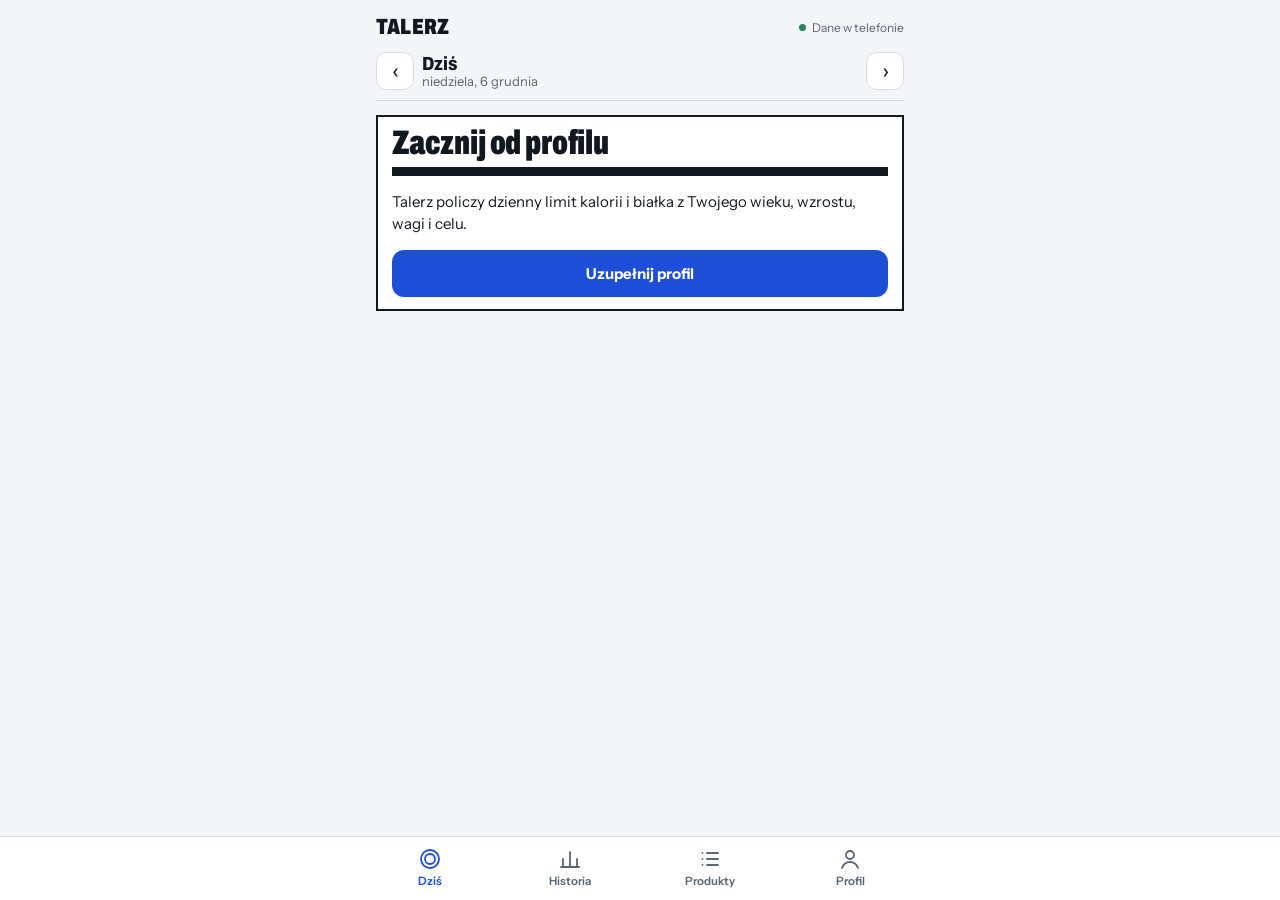
==== index.html @ 7f04d364 "Talerz: pierwsza wersja aplikacji Co-Authored-By: Claude Opus 5.5 <noreply@anthropic.com> Claude-Ses" ====
<!doctype html>
<html lang="pl">
<head>
<meta charset="utf-8">
<meta name="viewport" content="width=device-width, initial-scale=1, viewport-fit=cover">
<title>Talerz</title>
<meta name="description" content="Licznik kalorii: posiłki z makro, zestawy, kroki, treningi, waga i historia.">
<meta name="theme-color" content="#F3F5F8" media="(prefers-color-scheme: light)">
<meta name="theme-color" content="#0E1115" media="(prefers-color-scheme: dark)">
<link rel="manifest" href="manifest.webmanifest">
<link rel="icon" href="icons/icon-192.png" type="image/png">
<link rel="apple-touch-icon" href="icons/icon-192.png">
<link rel="preconnect" href="https://fonts.googleapis.com">
<link rel="preconnect" href="https://fonts.gstatic.com" crossorigin>
<link rel="stylesheet" href="https://fonts.googleapis.com/css2?family=Archivo:wdth,wght@62..125,500..900&family=Instrument+Sans:wght@400..700&display=swap">
<link rel="stylesheet" href="style.css">
</head>
<body>
<div class="app">
  <header class="top">
    <div class="brand-row">
      <span class="brand">Talerz</span>
      <span id="sync" class="sync" data-state="loading" aria-live="polite">Wczytuję…</span>
    </div>
    <div id="datebar" class="datebar">
      <button type="button" class="icon-btn" data-act="day-prev" aria-label="Poprzedni dzień">‹</button>
      <div class="date-label"><span id="date-rel" class="date-rel"></span><span id="date-full" class="date-full"></span></div>
      <button type="button" id="go-today" class="chip" data-act="day-today" hidden>Dziś</button>
      <button type="button" class="icon-btn" data-act="day-next" aria-label="Następny dzień">›</button>
    </div>
  </header>
  <main id="view-today" class="view"><div class="empty"><p>Wczytuję Twój dziennik…</p></div></main>
  <main id="view-history" class="view" hidden></main>
  <main id="view-library" class="view" hidden></main>
  <main id="view-profile" class="view" hidden></main>
</div>

<nav class="tabs" aria-label="Sekcje">
  <div class="tabs-in">
    <button type="button" class="tab" data-act="tab" data-tab="today" aria-current="page"><svg viewBox="0 0 24 24" aria-hidden="true"><circle cx="12" cy="12" r="9"/><circle cx="12" cy="12" r="5"/></svg>Dziś</button>
    <button type="button" class="tab" data-act="tab" data-tab="history"><svg viewBox="0 0 24 24" aria-hidden="true"><path d="M5 20V12M12 20V5M19 20v-8M3 20h18"/></svg>Historia</button>
    <button type="button" class="tab" data-act="tab" data-tab="library"><svg viewBox="0 0 24 24" aria-hidden="true"><path d="M9 6h11M9 12h11M9 18h11M4.5 6h.01M4.5 12h.01M4.5 18h.01"/></svg>Produkty</button>
    <button type="button" class="tab" data-act="tab" data-tab="profile"><svg viewBox="0 0 24 24" aria-hidden="true"><circle cx="12" cy="8" r="4"/><path d="M4 21c1.5-4 4.5-6 8-6s6.5 2 8 6"/></svg>Profil</button>
  </div>
</nav>

<div id="sheet" class="sheet-wrap" hidden>
  <div class="scrim" data-act="sheet-close"></div>
  <div class="sheet" role="dialog" aria-modal="true" aria-labelledby="sheet-title">
    <div class="sheet-grip" aria-hidden="true"></div>
    <div class="sheet-head"><h2 id="sheet-title"></h2><button type="button" class="icon-btn" data-act="sheet-close" aria-label="Zamknij">×</button></div>
    <div id="sheet-body"></div>
  </div>
</div>

<div id="toast" class="toast" role="status" hidden><span id="toast-msg"></span><button type="button" id="toast-undo" class="toast-btn" hidden>Cofnij</button></div>

<script src="app.js"></script>
</body>
</html>
---- style.css ----
/* Layout: one narrow phone column; the day summary is set like a nutrition-facts panel with heavy ink rules, everything else stays quiet. */
:root{
  --bg:#F3F5F8;
  --surface:#FFFFFF;
  --field:#FFFFFF;
  --ink:#121820;
  --muted:#5A6573;
  --line:#D6DCE4;
  --track:#E4E8EE;
  --accent:#1D4ED8;
  --accent-ink:#FFFFFF;
  --accent-soft:#E2E9FB;
  --prot:#CF3F36;
  --fat:#C08309;
  --carb:#21826C;
  --good:#23855A;
  --warn:#B06A00;
  --over:#C8322B;
  --scrim:rgba(14,20,30,.42);
  --shadow:0 -12px 32px rgba(14,20,30,.16);
  --f-display:"Archivo","Arial Narrow","Helvetica Neue",Arial,sans-serif;
  --f-body:"Instrument Sans",system-ui,-apple-system,"Segoe UI",Roboto,sans-serif;
}
@media (prefers-color-scheme: dark){
  :root:not([data-theme="light"]){
    --bg:#0E1115; --surface:#161A20; --field:#1B2027; --ink:#E8ECF1; --muted:#9AA4B1; --line:#2A313B; --track:#262C35;
    --accent:#7B9CFF; --accent-ink:#0A1024; --accent-soft:#1A2444;
    --prot:#F2675D; --fat:#EBB23F; --carb:#4CC3A5; --good:#4FC48A; --warn:#E9A53D; --over:#F2635A;
    --scrim:rgba(0,0,0,.62); --shadow:0 -12px 32px rgba(0,0,0,.5);
    color-scheme:dark;
  }
}
:root[data-theme="dark"]{
  --bg:#0E1115; --surface:#161A20; --field:#1B2027; --ink:#E8ECF1; --muted:#9AA4B1; --line:#2A313B; --track:#262C35;
  --accent:#7B9CFF; --accent-ink:#0A1024; --accent-soft:#1A2444;
  --prot:#F2675D; --fat:#EBB23F; --carb:#4CC3A5; --good:#4FC48A; --warn:#E9A53D; --over:#F2635A;
  --scrim:rgba(0,0,0,.62); --shadow:0 -12px 32px rgba(0,0,0,.5);
  color-scheme:dark;
}
/* base reset */
html{-webkit-text-size-adjust:100%}
body{margin:0}
img{max-width:100%}
[hidden]{display:none!important}
*{box-sizing:border-box}
html,body{background:var(--bg);color:var(--ink)}
html.locked{overflow:hidden}
body{font-family:var(--f-body);font-size:15px;line-height:1.45;-webkit-font-smoothing:antialiased;-webkit-tap-highlight-color:transparent}
body::before{content:"";position:fixed;inset:0 0 auto;height:env(safe-area-inset-top,0px);z-index:30;background:var(--bg)}
button{font:inherit;color:inherit;cursor:pointer}
:focus-visible{outline:2px solid var(--accent);outline-offset:2px}
.sr{position:absolute;width:1px;height:1px;overflow:hidden;clip:rect(0 0 0 0);white-space:nowrap}

.app{max-width:560px;margin:0 auto;padding-left:max(16px,env(safe-area-inset-left,0px));padding-right:max(16px,env(safe-area-inset-right,0px));padding-block:0 calc(104px + env(safe-area-inset-bottom,0px))}

/* header */
.top{position:sticky;top:env(safe-area-inset-top,0px);z-index:20;background:var(--bg);padding-block:12px 10px;display:grid;gap:8px;border-bottom:1px solid var(--line);margin-bottom:14px}
.brand-row{display:flex;align-items:center;justify-content:space-between;gap:12px}
.brand{font-family:var(--f-display);font-weight:900;font-stretch:72%;font-size:22px;letter-spacing:.01em;text-transform:uppercase}
.sync{font-size:12px;color:var(--muted);display:flex;align-items:center;gap:6px}
.sync::before{content:"";width:7px;height:7px;border-radius:50%;background:var(--good)}
.sync[data-state="busy"]::before{background:var(--warn)}
.sync[data-state="local"]::before{background:var(--muted)}
.sync[data-state="loading"]::before{background:var(--line)}
.datebar{display:flex;align-items:center;gap:8px}
.date-label{flex:1;min-width:0;display:grid;line-height:1.15}
.date-rel{font-family:var(--f-display);font-weight:800;font-stretch:85%;font-size:19px;text-transform:capitalize}
.date-full{font-size:13px;color:var(--muted)}
.icon-btn{width:38px;height:38px;border-radius:10px;border:1px solid var(--line);background:var(--surface);font-size:22px;line-height:1;display:grid;place-items:center;flex:none}

/* nutrition-label summary */
.label{background:var(--surface);border:2px solid var(--ink);padding:10px 14px 12px}
.label-head{display:flex;align-items:flex-end;justify-content:space-between;gap:10px}
.label h2{font-family:var(--f-display);font-weight:900;font-stretch:68%;font-size:34px;line-height:.95;margin:0;letter-spacing:-.005em;text-wrap:balance}
.label-tag{font-size:11px;text-transform:uppercase;letter-spacing:.08em;color:var(--muted);font-weight:600;padding-bottom:3px}
.rule{border:0;border-top:1px solid var(--ink);margin:8px 0}
.rule.thick{border-top-width:9px}
.rule.mid{border-top-width:4px}
.big{display:flex;align-items:baseline;gap:10px;flex-wrap:wrap}
.big-num{font-family:var(--f-display);font-weight:900;font-stretch:66%;font-size:clamp(60px,19vw,84px);line-height:.9;font-variant-numeric:tabular-nums;letter-spacing:-.01em}
.big-num.over,.over-t{color:var(--over)}
.big-cap{font-weight:600;font-size:15px}
.stat3{display:grid;grid-template-columns:repeat(3,minmax(0,1fr));margin-top:10px;border-top:1px solid var(--ink)}
.stat3>div{display:grid;padding:6px 0 2px;gap:0}
.stat3>div+div{border-left:1px solid var(--line);padding-left:10px}
.stat3 b{font-family:var(--f-display);font-weight:800;font-stretch:80%;font-size:20px;font-variant-numeric:tabular-nums}
.stat3 span{font-size:11.5px;color:var(--muted);text-transform:uppercase;letter-spacing:.06em}
.meter{height:8px;background:var(--track);margin-top:8px;overflow:hidden}
.meter span{display:block;height:100%;background:var(--ink)}
.meter.over span{background:var(--over)}
.mrow{display:flex;justify-content:space-between;align-items:baseline;gap:10px;padding-top:7px;border-top:1px solid var(--ink)}
.mrow:first-of-type{border-top:0;padding-top:0}
.mname{font-weight:700;display:flex;align-items:center;gap:7px}
.sw{width:10px;height:10px;display:inline-block;background:currentColor}
.sw.prot,.mbar.prot{color:var(--prot)}
.sw.fat,.mbar.fat{color:var(--fat)}
.sw.carb,.mbar.carb{color:var(--carb)}
.mval{font-variant-numeric:tabular-nums;color:var(--muted)}
.mval b{color:var(--ink);font-weight:700}
.mbar{height:5px;background:var(--track);margin:4px 0 7px;overflow:hidden}
.mbar span{display:block;height:100%;background:currentColor}
.label-foot{margin:0;font-size:12.5px;color:var(--muted);font-variant-numeric:tabular-nums}

/* sections */
.eyebrow{font-size:11.5px;text-transform:uppercase;letter-spacing:.1em;color:var(--muted);font-weight:700;margin:24px 0 6px}
.h2{font-family:var(--f-display);font-weight:900;font-stretch:72%;font-size:30px;line-height:1;margin:0}
.h-head{display:flex;align-items:center;justify-content:space-between;gap:12px;margin-bottom:12px;flex-wrap:wrap}
.card{background:var(--surface);border:1px solid var(--line);border-radius:14px;padding:12px 14px}
.card-t{font-family:var(--f-display);font-weight:800;font-stretch:85%;font-size:17px;margin:0 0 8px}
.card p{margin:0 0 8px}
.card p:last-child{margin-bottom:0}
.muted{color:var(--muted)}
.small{font-size:13.5px}
.hint{font-size:12.5px;color:var(--muted);margin:8px 0 0}

.meal{border-top:1px solid var(--line);padding-block:8px}
.meal:last-child{border-bottom:1px solid var(--line)}
.meal-head{display:flex;align-items:center;gap:10px;min-height:40px}
.meal-head h3{font-family:var(--f-display);font-weight:800;font-stretch:85%;font-size:18px;margin:0;flex:1;min-width:0}
.meal-kcal{font-variant-numeric:tabular-nums;color:var(--muted);font-size:14px}
.add{width:36px;height:36px;border-radius:50%;border:1.5px solid var(--accent);color:var(--accent);background:transparent;font-size:22px;line-height:1;display:grid;place-items:center;flex:none;padding:0}
.add:active{background:var(--accent-soft)}
.entries{list-style:none;margin:2px 0 0;padding:0}
.entry{width:100%;display:grid;grid-template-columns:minmax(0,1fr) auto;gap:0 12px;text-align:left;background:none;border:0;border-bottom:1px dashed var(--line);padding:8px 0}
.entries li:last-child .entry{border-bottom:0}
.e-name{font-weight:600;overflow-wrap:anywhere}
.e-sub{grid-column:1;font-size:12.5px;color:var(--muted);font-variant-numeric:tabular-nums}
.e-kcal{grid-column:2;grid-row:1 / span 2;align-self:center;font-family:var(--f-display);font-weight:800;font-stretch:80%;font-size:18px;font-variant-numeric:tabular-nums}
.e-kcal.plus{color:var(--good)}
.link{background:none;border:0;padding:4px 0;color:var(--accent);font-size:13px;font-weight:600}

.inline-row{display:flex;align-items:center;gap:10px;flex-wrap:wrap}
.inline-row label{font-weight:700;min-width:52px}
.inline-row input{width:120px;flex:none}
.inline-row .kc{color:var(--muted);font-variant-numeric:tabular-nums;font-size:14px}
.move-total{display:flex;justify-content:space-between;align-items:baseline;margin-bottom:8px}
.move-total b{font-family:var(--f-display);font-weight:800;font-stretch:80%;font-size:20px;color:var(--good);font-variant-numeric:tabular-nums}

/* forms */
input,select,textarea{font:inherit;font-size:16px;padding:10px 12px;border:1.5px solid var(--line);border-radius:10px;background:var(--field);color:var(--ink);width:100%;min-width:0}
input:focus,select:focus,textarea:focus{border-color:var(--accent);outline:none;box-shadow:0 0 0 3px var(--accent-soft)}
textarea{resize:vertical}
.field{display:grid;gap:4px;min-width:0}
.field>label,.flabel{font-size:12.5px;color:var(--muted);font-weight:600}
.form{display:grid;gap:14px}
.grid2{display:grid;grid-template-columns:repeat(2,minmax(0,1fr));gap:10px}
.grid4{display:grid;grid-template-columns:repeat(4,minmax(0,1fr));gap:8px}
@media (max-width:380px){.grid4{grid-template-columns:repeat(2,minmax(0,1fr))}}
.check{display:flex;align-items:center;gap:10px;font-size:14.5px}
.check input{width:20px;height:20px;flex:none;accent-color:var(--accent)}
.err{color:var(--over);font-size:13.5px;margin:0}

.primary,.btn-line,.danger,.ghost{border-radius:12px;padding:12px 16px;font-weight:700;border:1.5px solid transparent}
.primary{background:var(--accent);color:var(--accent-ink)}
.primary:disabled{opacity:.55}
.btn-line{background:transparent;border-color:var(--accent);color:var(--accent);margin-top:8px}
.danger{background:transparent;border-color:var(--over);color:var(--over)}
.ghost{background:transparent;border-color:var(--line)}
.wide{width:100%}
.sm{padding:8px 12px;font-size:14px}
.btn-row{display:flex;gap:10px;flex-wrap:wrap}
.btn-row>*{flex:1}

.seg{display:flex;background:var(--track);border-radius:11px;padding:3px;gap:3px}
.seg button{flex:1;border:0;background:transparent;border-radius:8px;padding:8px 6px;font-size:13.5px;font-weight:600;color:var(--muted)}
.seg button[aria-pressed="true"],.seg button[aria-selected="true"]{background:var(--surface);color:var(--ink);box-shadow:0 1px 2px rgba(0,0,0,.12)}
.seg.sm button{padding:6px 10px;font-size:13px}
.chips{display:flex;flex-wrap:wrap;gap:6px}
.chip{border:1.5px solid var(--line);background:var(--surface);border-radius:999px;padding:6px 12px;font-size:13.5px;font-weight:600}
.chip[aria-pressed="true"]{border-color:var(--accent);background:var(--accent-soft);color:var(--accent)}

.rows{list-style:none;margin:0;padding:0;border-top:1px solid var(--line)}
.row{width:100%;display:grid;grid-template-columns:minmax(0,1fr) auto;gap:0 12px;text-align:left;background:none;border:0;border-bottom:1px solid var(--line);padding:10px 0}
.r-name{font-weight:600;overflow-wrap:anywhere}
.r-sub{grid-column:1;font-size:12.5px;color:var(--muted);overflow-wrap:anywhere;font-variant-numeric:tabular-nums}
.r-k{grid-column:2;grid-row:1 / span 2;align-self:center;font-variant-numeric:tabular-nums;font-weight:700}

.preview{display:grid;grid-template-columns:auto repeat(3,minmax(0,1fr));gap:4px 12px;align-items:baseline;border-top:2px solid var(--ink);border-bottom:1px solid var(--ink);padding:8px 0;font-variant-numeric:tabular-nums;font-size:14px}
.preview b{font-family:var(--f-display);font-weight:900;font-stretch:72%;font-size:28px;line-height:1}
.preview.one{grid-template-columns:1fr;gap:2px}
.preview.one small{color:var(--muted);font-size:12.5px}

/* history */
.stats{display:grid;grid-template-columns:repeat(2,minmax(0,1fr));gap:10px}
.stat{border-top:3px solid var(--ink);padding-top:6px;display:grid}
.stat-l{font-size:11.5px;text-transform:uppercase;letter-spacing:.06em;color:var(--muted);font-weight:600}
.stat b{font-family:var(--f-display);font-weight:900;font-stretch:70%;font-size:32px;line-height:1.05;font-variant-numeric:tabular-nums}
.stat b.good{color:var(--good)}
.stat b.over{color:var(--over)}
.stat-u{font-size:12.5px;color:var(--muted)}
.forecast{margin:14px 0;padding:10px 12px;background:var(--accent-soft);border-radius:10px;font-size:14.5px}
.chart-card{margin-top:12px}
.chart{width:100%;height:auto;display:block}
.chart .grid{stroke:var(--line);stroke-width:1}
.chart .ax{fill:var(--muted);font-size:9px;font-family:var(--f-body)}
.chart .b-ok{fill:var(--accent)}
.chart .b-over{fill:var(--over)}
.chart .tgt{stroke:var(--ink);stroke-width:2.2}
.chart .wl{fill:none;stroke:var(--accent);stroke-width:2.2;stroke-linejoin:round;stroke-linecap:round}
.chart .wp{fill:var(--surface);stroke:var(--accent);stroke-width:2}
.chart .wp.last{fill:var(--accent)}
.chart .wv{fill:var(--ink);font-size:10px;font-weight:700;font-family:var(--f-body)}
.chart .goal{stroke:var(--good);stroke-width:1.5;stroke-dasharray:4 3}
.chart .goal-t{fill:var(--good);font-size:9px;font-weight:700;font-family:var(--f-body)}
.legend{display:flex;flex-wrap:wrap;gap:4px 14px;font-size:12px;color:var(--muted);margin-top:6px}
.legend i{display:inline-block;width:10px;height:10px;margin-right:5px;vertical-align:-1px}
.lg-bar{background:var(--accent)}
.lg-over{background:var(--over)}
.lg-tgt{height:3px!important;background:var(--ink);vertical-align:3px!important}
.days{list-style:none;margin:0;padding:0;border-top:1px solid var(--line)}
.day-row{width:100%;display:grid;grid-template-columns:72px minmax(0,1fr) auto;gap:10px;align-items:center;text-align:left;background:none;border:0;border-bottom:1px solid var(--line);padding:10px 0}
.dr-date{font-weight:700;font-variant-numeric:tabular-nums}
.dr-k{font-variant-numeric:tabular-nums;color:var(--muted);font-size:14px}
.pill{font-size:12px;font-weight:700;padding:3px 9px;border-radius:999px;border:1.5px solid currentColor;white-space:nowrap}
.pill.ok{color:var(--good)}
.pill.warn{color:var(--warn)}
.pill.over{color:var(--over)}
.pill.none{color:var(--muted);border-style:dashed}

/* profile */
.sum{border:2px solid var(--ink);padding:8px 12px;background:var(--surface)}
.sum dl{margin:0;display:grid;grid-template-columns:minmax(0,1fr) auto;gap:0}
.sum dt,.sum dd{margin:0;padding:6px 0;border-top:1px solid var(--line);font-variant-numeric:tabular-nums}
.sum dt:first-of-type,.sum dd:first-of-type{border-top:0}
.sum dd{font-weight:700;text-align:right}
.sum .key{font-weight:800}
.stack{display:grid;gap:12px;margin-top:16px}

/* tabs */
.tabs{position:fixed;left:0;right:0;bottom:0;z-index:25;background:var(--surface);border-top:1px solid var(--line);padding-top:4px;padding-bottom:calc(4px + env(safe-area-inset-bottom,0px));padding-left:max(16px,env(safe-area-inset-left,0px));padding-right:max(16px,env(safe-area-inset-right,0px))}
.tabs-in{max-width:560px;margin:0 auto;display:grid;grid-template-columns:repeat(4,minmax(0,1fr))}
.tab{display:flex;flex-direction:column;align-items:center;gap:2px;padding:6px 0;font-size:11.5px;font-weight:600;color:var(--muted);background:none;border:0}
.tab svg{width:24px;height:24px;fill:none;stroke:currentColor;stroke-width:1.8;stroke-linecap:round;stroke-linejoin:round}
.tab[aria-current="page"]{color:var(--accent)}

/* sheet */
.sheet-wrap{position:fixed;inset:0;z-index:40;display:flex;align-items:flex-end;justify-content:center}
.scrim{position:absolute;inset:0;background:var(--scrim)}
.sheet{position:relative;width:100%;max-width:560px;max-height:88vh;max-height:calc(100dvh - env(safe-area-inset-top,0px) - 20px);overflow:auto;overscroll-behavior:contain;background:var(--surface);border-radius:18px 18px 0 0;padding-top:6px;padding-bottom:calc(20px + env(safe-area-inset-bottom,0px));padding-left:max(16px,env(safe-area-inset-left,0px));padding-right:max(16px,env(safe-area-inset-right,0px));box-shadow:var(--shadow);animation:up .22s ease-out}
@keyframes up{from{transform:translateY(24px);opacity:.6}to{transform:none;opacity:1}}
.sheet-grip{width:40px;height:4px;border-radius:2px;background:var(--line);margin:4px auto 6px}
.sheet-head{display:flex;align-items:center;justify-content:space-between;gap:10px;margin-bottom:10px}
.sheet-head h2{font-family:var(--f-display);font-weight:900;font-stretch:72%;font-size:26px;line-height:1;margin:0;min-width:0;overflow-wrap:anywhere}
#sheet-body{display:grid;gap:12px}
.pane{display:grid;gap:12px}
.back{background:none;border:0;padding:0;color:var(--accent);font-weight:600;justify-self:start}
.pick-name{font-family:var(--f-display);font-weight:800;font-stretch:85%;font-size:21px;margin:0;overflow-wrap:anywhere}
.ai-items{list-style:none;margin:0;padding:0;border-top:1px solid var(--line)}
.ai-items li{display:grid;grid-template-columns:minmax(0,1fr) 96px auto;gap:4px 10px;align-items:center;padding:10px 0;border-bottom:1px solid var(--line)}
.ai-items .check{font-weight:600;font-size:14.5px}
.ai-items .ai-g{display:flex;align-items:center;gap:4px}
.ai-items .ai-g input{padding:7px 8px}
.ai-k{font-variant-numeric:tabular-nums;font-weight:700;text-align:right;min-width:68px}
.ai-sub{grid-column:1 / -1;font-size:12px;color:var(--muted);padding-left:30px}
.filebtn{display:flex;align-items:center;gap:10px;border:1.5px dashed var(--line);border-radius:12px;padding:12px;font-weight:600;cursor:pointer}
.filebtn input{position:absolute;width:1px;height:1px;opacity:0}
.filebtn svg{width:22px;height:22px;flex:none;fill:none;stroke:currentColor;stroke-width:1.8}
.set-items{list-style:none;margin:0;padding:0;border-top:1px solid var(--line)}
.set-items li{display:grid;grid-template-columns:minmax(0,1fr) 90px 36px;gap:8px;align-items:center;padding:8px 0;border-bottom:1px solid var(--line)}
.set-items .nm{font-weight:600;overflow-wrap:anywhere}
.x{width:36px;height:36px;border-radius:50%;border:1px solid var(--line);background:none;font-size:18px;line-height:1;padding:0}

.toast{position:fixed;left:50%;transform:translateX(-50%);bottom:calc(76px + env(safe-area-inset-bottom,0px));z-index:50;background:var(--ink);color:var(--bg);border-radius:12px;padding:10px 14px;display:flex;align-items:center;gap:14px;max-width:min(520px,calc(100% - 32px));box-shadow:0 8px 24px rgba(0,0,0,.25);font-size:14px}
.toast-btn{background:none;border:0;color:var(--bg);font-weight:800;text-decoration:underline;padding:0}
.empty{padding:40px 0;text-align:center;color:var(--muted)}
@media (prefers-reduced-motion:reduce){.sheet{animation:none}}

.install-banner{display:flex;align-items:center;gap:10px;background:var(--accent-soft);border-radius:12px;padding:8px 8px 8px 12px;margin-bottom:12px;font-size:14px;font-weight:600}
.install-banner span{flex:1;min-width:0}
.filelabel{display:flex;align-items:center;justify-content:center;cursor:pointer;text-align:center}
.confirm{margin-top:10px;border-top:2px solid var(--ink);padding-top:10px}
.confirm p{margin:0 0 10px}
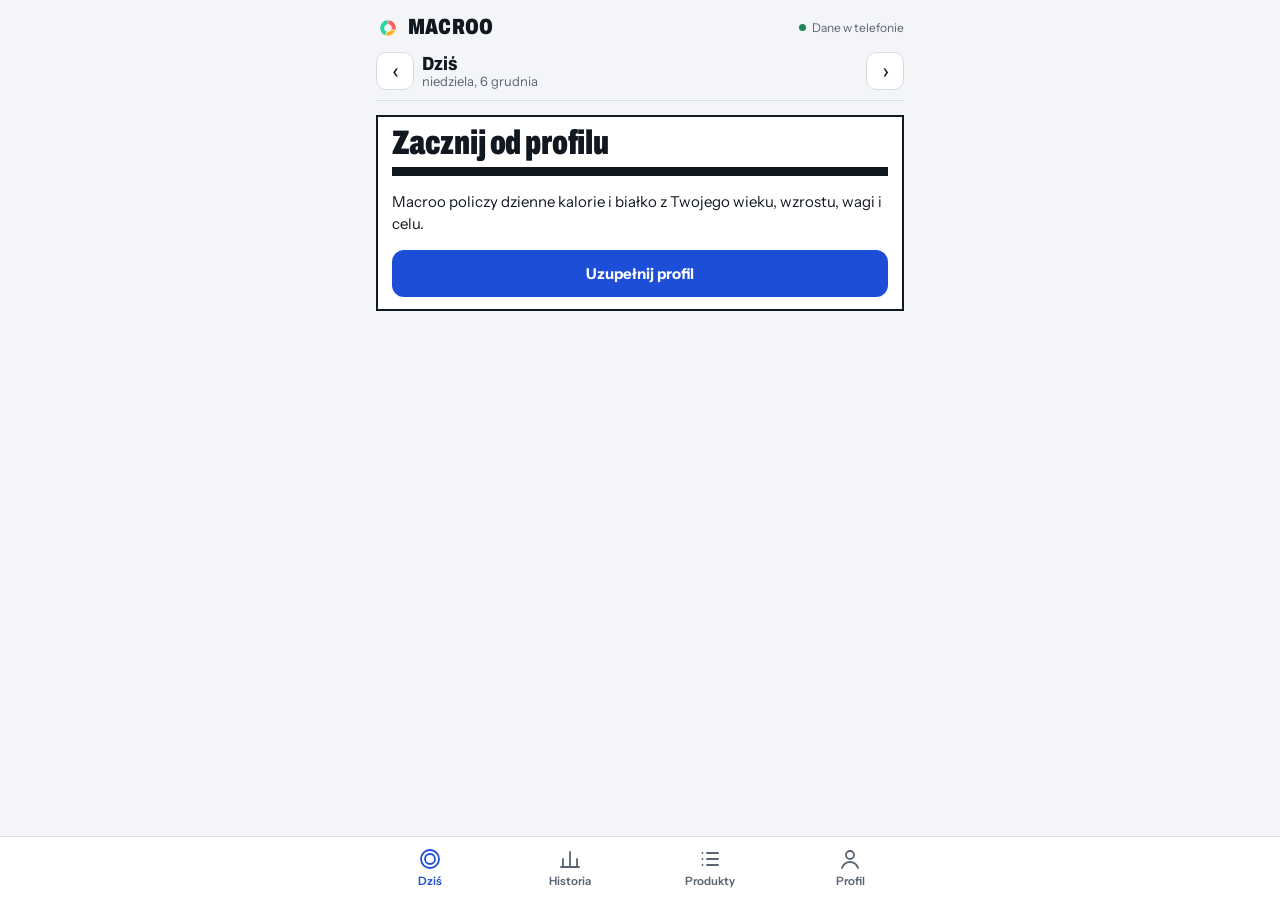
==== commit 79010776: "Macroo 1.2: nowa nazwa i logo, animacja startu, powitanie, cel schudnąć/utrzymać/przytyć z nadwyżką " ====
--- a/index.html
+++ b/index.html
@@ -3,8 +3,8 @@
 <head>
 <meta charset="utf-8">
 <meta name="viewport" content="width=device-width, initial-scale=1, viewport-fit=cover">
-<title>Talerz</title>
-<meta name="description" content="Licznik kalorii: posiłki z makro, zestawy, kroki, treningi, waga i historia.">
+<title>Macroo</title>
+<meta name="description" content="Macroo: licznik kalorii i makro. Posiłki, zestawy, kroki, treningi, waga i historia.">
 <meta name="theme-color" content="#F3F5F8" media="(prefers-color-scheme: light)">
 <meta name="theme-color" content="#0E1115" media="(prefers-color-scheme: dark)">
 <link rel="manifest" href="manifest.webmanifest">
@@ -16,10 +16,15 @@
 <link rel="stylesheet" href="style.css">
 </head>
 <body>
+<div id="splash" aria-hidden="true">
+  <svg class="splash-logo" viewBox="0 0 100 100"><g transform="rotate(-90 50 50)"><circle class="sg sg1" cx="50" cy="50" r="24" pathLength="100" transform="rotate(5.0 50 50)" stroke="#FF5C5C" stroke-width="17" fill="none" stroke-dasharray="27.22 100" style="stroke-dashoffset:27.22"/><circle class="sg sg2" cx="50" cy="50" r="24" pathLength="100" transform="rotate(113.0 50 50)" stroke="#FFB82E" stroke-width="17" fill="none" stroke-dasharray="22.22 100" style="stroke-dashoffset:22.22"/><circle class="sg sg3" cx="50" cy="50" r="24" pathLength="100" transform="rotate(203.0 50 50)" stroke="#26D6A0" stroke-width="17" fill="none" stroke-dasharray="42.22 100" style="stroke-dashoffset:42.22"/></g></svg>
+  <div class="splash-word">Macroo</div>
+</div>
+<script>setTimeout(function(){var s=document.getElementById('splash');if(s)s.classList.add('out');},2500);</script>
 <div class="app">
   <header class="top">
     <div class="brand-row">
-      <span class="brand">Talerz</span>
+      <span class="brand"><svg class="brand-mark" viewBox="0 0 100 100" aria-hidden="true"><g transform="rotate(-90 50 50)"><circle class="bm bm1" cx="50" cy="50" r="24" pathLength="100" transform="rotate(5.0 50 50)" stroke="#FF5C5C" stroke-width="17" fill="none" stroke-dasharray="27.22 100"/><circle class="bm bm2" cx="50" cy="50" r="24" pathLength="100" transform="rotate(113.0 50 50)" stroke="#FFB82E" stroke-width="17" fill="none" stroke-dasharray="22.22 100"/><circle class="bm bm3" cx="50" cy="50" r="24" pathLength="100" transform="rotate(203.0 50 50)" stroke="#26D6A0" stroke-width="17" fill="none" stroke-dasharray="42.22 100"/></g></svg>Macroo</span>
       <span id="sync" class="sync" data-state="loading" aria-live="polite">Wczytuję…</span>
     </div>
     <div id="datebar" class="datebar">
--- a/style.css
+++ b/style.css
@@ -270,3 +270,33 @@
 .filelabel{display:flex;align-items:center;justify-content:center;cursor:pointer;text-align:center}
 .confirm{margin-top:10px;border-top:2px solid var(--ink);padding-top:10px}
 .confirm p{margin:0 0 10px}
+.hc-row{display:flex;align-items:center;gap:10px;padding:8px 8px 8px 12px;background:var(--accent-soft);border-radius:10px;margin-bottom:10px;font-size:13.5px;font-weight:600}
+.hc-row span{flex:1;min-width:0}
+.btn-link{display:block;text-align:center;text-decoration:none;margin-top:4px}
+.diag{margin-top:10px;font-size:12.5px}
+.diag summary{cursor:pointer;color:var(--accent);font-weight:600}
+.diag pre{white-space:pre-wrap;word-break:break-all;background:var(--track);padding:8px;border-radius:8px;max-height:280px;overflow:auto;font-size:11px}
+
+/* brand + splash (Macroo) */
+.brand{display:inline-flex;align-items:center;gap:8px}
+.brand-mark{width:24px;height:24px;flex:none}
+#splash{position:fixed;inset:0;z-index:100;display:flex;flex-direction:column;align-items:center;justify-content:center;gap:18px;background:var(--bg);transition:opacity .3s ease,visibility .3s ease}
+#splash.out{opacity:0;visibility:hidden;pointer-events:none}
+.splash-logo{width:112px;height:112px;animation:sp-spin .8s cubic-bezier(.2,.8,.2,1) both}
+.splash-word{font-family:var(--f-display);font-weight:900;font-stretch:72%;font-size:30px;letter-spacing:.06em;text-transform:uppercase;color:var(--ink);animation:sp-word .45s ease-out .38s both}
+.sg{animation:.36s cubic-bezier(.3,.7,.3,1) both}
+.sg1{animation-name:sg1;animation-delay:.04s}
+.sg2{animation-name:sg2;animation-delay:.18s}
+.sg3{animation-name:sg3;animation-delay:.3s;animation-duration:.42s}
+@keyframes sg1{from{stroke-dashoffset:27.22}to{stroke-dashoffset:0}}
+@keyframes sg2{from{stroke-dashoffset:22.22}to{stroke-dashoffset:0}}
+@keyframes sg3{from{stroke-dashoffset:42.22}to{stroke-dashoffset:0}}
+@keyframes sp-spin{from{transform:rotate(-40deg) scale(.86)}to{transform:none}}
+@keyframes sp-word{from{opacity:0;transform:translateY(6px)}to{opacity:1;transform:none}}
+@media (prefers-reduced-motion:reduce){.splash-logo,.splash-word,.sg{animation:none}.sg{stroke-dashoffset:0!important}}
+
+/* greeting */
+.hello{margin:2px 0 12px}
+.hello-t{font-family:var(--f-display);font-weight:800;font-stretch:85%;font-size:24px;line-height:1.1;margin:0}
+.hello-s{margin:3px 0 0;color:var(--muted);font-size:14.5px}
+.goal-note{margin:2px 0 8px;padding:8px 10px;border-radius:8px;background:var(--accent-soft);font-size:13.5px}
